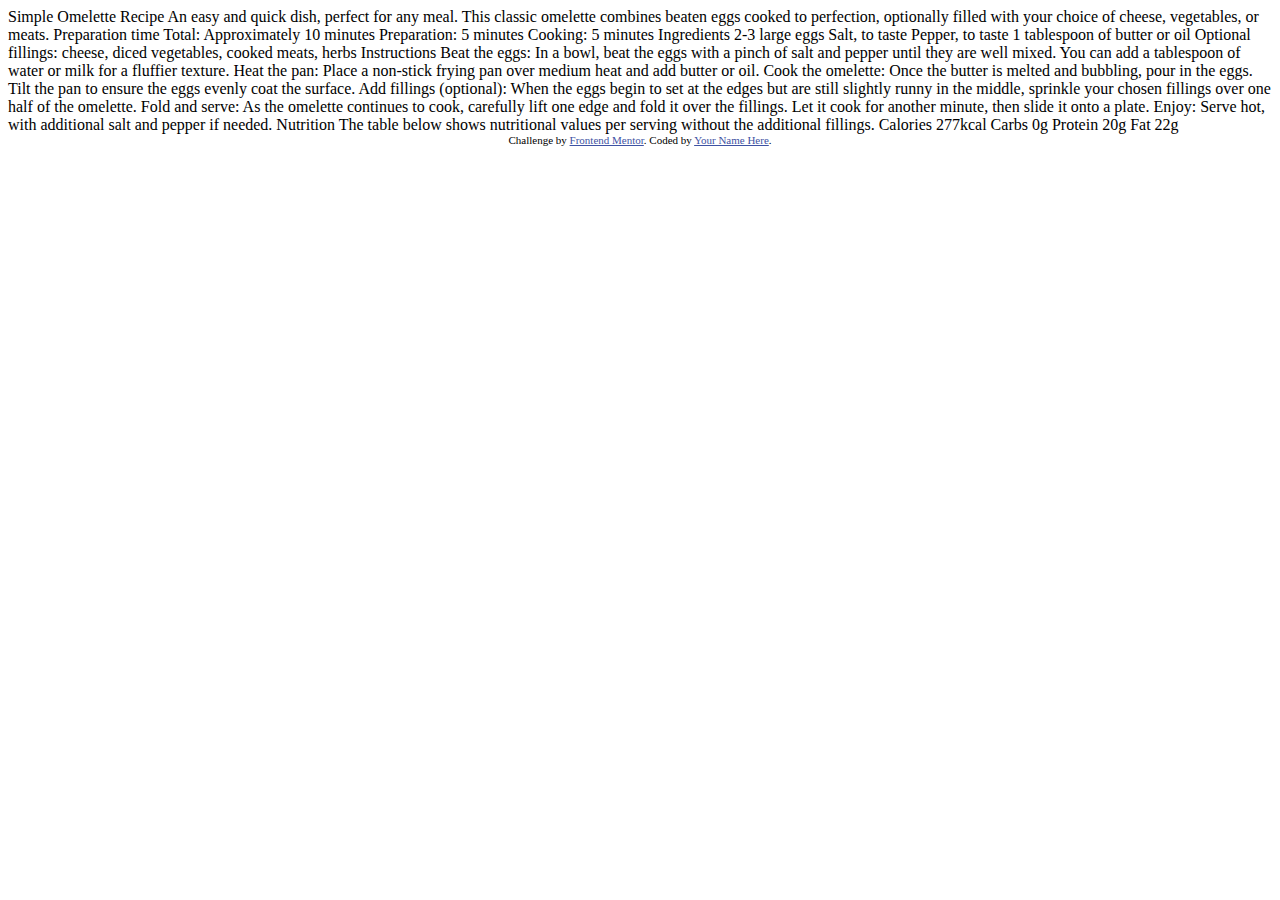
==== recipe-page-main/src/index.html @ 508d2cab "arraia-fact-liz" ====
<!DOCTYPE html>
<html lang="en">
<head>
  <meta charset="UTF-8">
  <meta name="viewport" content="width=device-width, initial-scale=1.0"> <!-- displays site properly based on user's device -->

  <link rel="icon" type="image/png" sizes="32x32" href="./assets/images/favicon-32x32.png">
  
  <title>Frontend Mentor | Recipe page</title>

  <!-- Feel free to remove these styles or customise in your own stylesheet 👍 -->
  <style>
    .attribution { font-size: 11px; text-align: center; }
    .attribution a { color: hsl(228, 45%, 44%); }
  </style>
</head>
<body>

  Simple Omelette Recipe

  An easy and quick dish, perfect for any meal. This classic omelette combines beaten eggs cooked 
  to perfection, optionally filled with your choice of cheese, vegetables, or meats.

  Preparation time

  Total: Approximately 10 minutes
  Preparation: 5 minutes
  Cooking: 5 minutes

  Ingredients

  2-3 large eggs
  Salt, to taste
  Pepper, to taste
  1 tablespoon of butter or oil
  Optional fillings: cheese, diced vegetables, cooked meats, herbs

  Instructions

  Beat the eggs: In a bowl, beat the eggs with a pinch of salt and pepper until they are well mixed. 
  You can add a tablespoon of water or milk for a fluffier texture.

  Heat the pan: Place a non-stick frying pan over medium heat and add butter or oil.

  Cook the omelette: Once the butter is melted and bubbling, pour in the eggs. Tilt the pan to ensure 
  the eggs evenly coat the surface.

  Add fillings (optional): When the eggs begin to set at the edges but are still slightly runny in the 
  middle, sprinkle your chosen fillings over one half of the omelette.

  Fold and serve: As the omelette continues to cook, carefully lift one edge and fold it over the 
  fillings. Let it cook for another minute, then slide it onto a plate.

  Enjoy: Serve hot, with additional salt and pepper if needed.

  Nutrition

  The table below shows nutritional values per serving without the additional fillings.

  Calories
  277kcal

  Carbs
  0g

  Protein
  20g

  Fat
  22g
  
  <div class="attribution">
    Challenge by <a href="https://www.frontendmentor.io?ref=challenge" target="_blank">Frontend Mentor</a>. 
    Coded by <a href="#">Your Name Here</a>.
  </div>
</body>
</html>
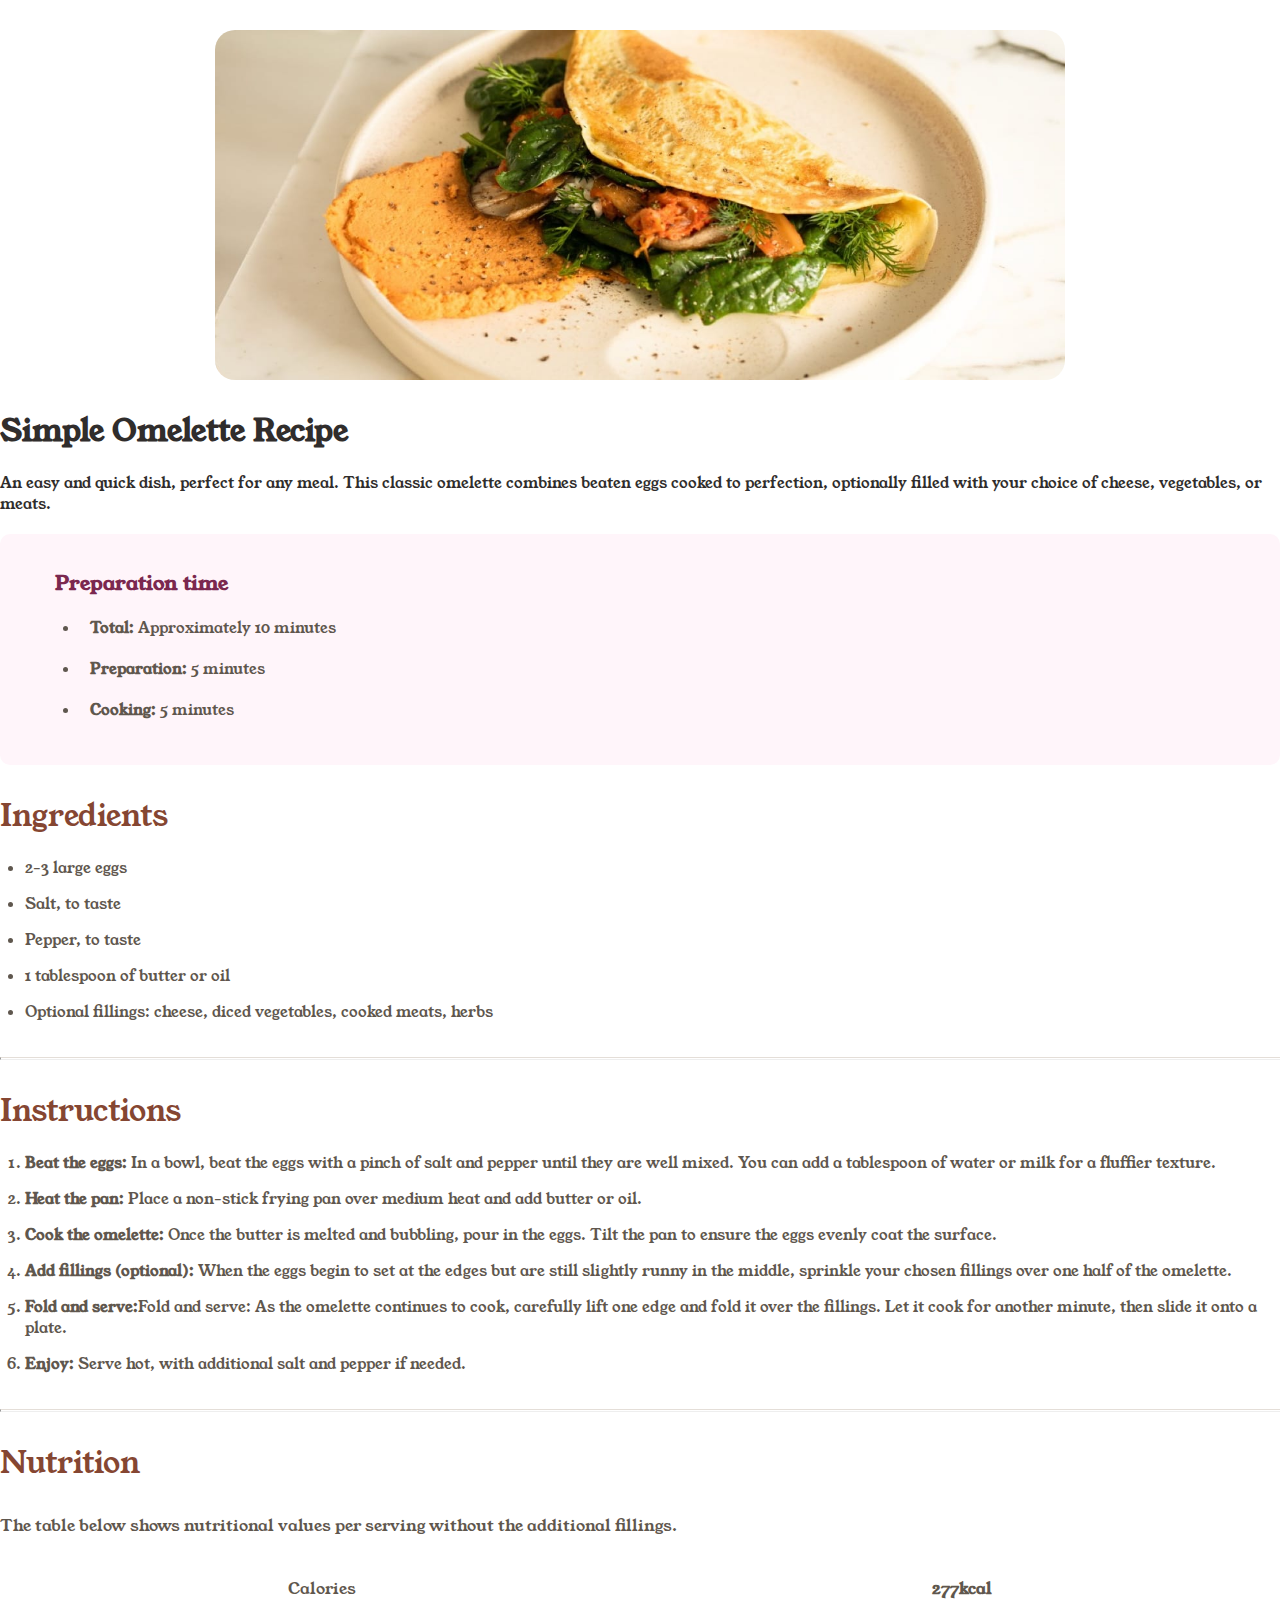
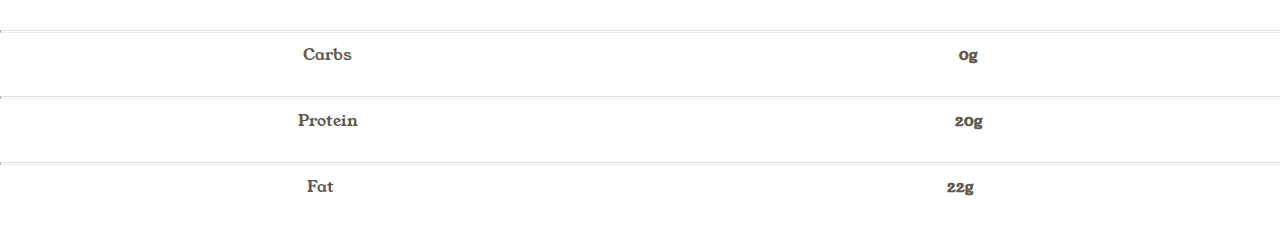
==== commit b362e8d2: "receita" ====
--- a/recipe-page-main/src/index.html
+++ b/recipe-page-main/src/index.html
@@ -1,77 +1,105 @@
 <!DOCTYPE html>
-<html lang="en">
+<html lang="PT-BR">
 <head>
-  <meta charset="UTF-8">
-  <meta name="viewport" content="width=device-width, initial-scale=1.0"> <!-- displays site properly based on user's device -->
+    <meta charset="UTF-8">
+    <meta name="viewport" content="width=device-width, initial-scale=1.0">
+    <title>Frontend Mentor | Recipe page</title>
 
-  <link rel="icon" type="image/png" sizes="32x32" href="./assets/images/favicon-32x32.png">
-  
-  <title>Frontend Mentor | Recipe page</title>
+    <link rel="stylesheet" href="css/styel.css">
+    <link rel="stylesheet" href="css/reset.css">
+    <link rel="stylesheet" href="css/variables.css">
+    <link rel="stylesheet" href="css/responsible.css">
 
-  <!-- Feel free to remove these styles or customise in your own stylesheet 👍 -->
-  <style>
-    .attribution { font-size: 11px; text-align: center; }
-    .attribution a { color: hsl(228, 45%, 44%); }
-  </style>
+    <link rel="preconnect" href="https://fonts.googleapis.com">
+    <link rel="preconnect" href="https://fonts.gstatic.com" crossorigin>
+    <link href="https://fonts.googleapis.com/css2?family=Young+Serif&display=swap" rel="stylesheet">
+
+    <link rel="preconnect" href="https://fonts.googleapis.com">
+    <link rel="preconnect" href="https://fonts.gstatic.com" crossorigin>
+    <link href="https://fonts.googleapis.com/css2?family=Outfit:wght@100..900&family=Young+Serif&display=swap" rel="stylesheet">
+
+    <link rel="shortcut icon" href="images/favicon-32x32.png" type="image/x-icon">
+
+
 </head>
 <body>
+    <main class="container">
 
-  Simple Omelette Recipe
+        <div class="foto-receita">
+            <img src="images/image-omelette.jpeg" alt="">
+        
+        </div>
+        
+        <div class="receita">
 
-  An easy and quick dish, perfect for any meal. This classic omelette combines beaten eggs cooked 
-  to perfection, optionally filled with your choice of cheese, vegetables, or meats.
+            <h1>Simple Omelette Recipe</h1>
 
-  Preparation time
+            <p>An easy and quick dish, perfect for any meal. This classic omelette combines beaten eggs cooked 
+                to perfection, optionally filled with your choice of cheese, vegetables, or meats.</p>
+        </div>
+            
+        </div>
 
-  Total: Approximately 10 minutes
-  Preparation: 5 minutes
-  Cooking: 5 minutes
+        <div class="tempo-preparacao">
+            <h3>Preparation time</h3>
+            <ul>
+                <li><span>Total: </span>Approximately 10 minutes</li>
+                <li><span>Preparation: </span> 5 minutes</li>
+                <li><span>Cooking: </span> 5 minutes</li>
+            </ul>
+        </div>
 
-  Ingredients
+        <div class="ingredientes">
 
-  2-3 large eggs
-  Salt, to taste
-  Pepper, to taste
-  1 tablespoon of butter or oil
-  Optional fillings: cheese, diced vegetables, cooked meats, herbs
+            <h2>Ingredients</h2>
+            
+            <ul>
+                <li>2-3 large eggs</li>
+                <li>Salt, to taste</li>
+                <li>Pepper, to taste</li>
+                <li>1 tablespoon of butter or oil</li>
+                <li>Optional fillings: cheese, diced vegetables, cooked meats, herbs</li>
+            </ul>
 
-  Instructions
+        </div>             
+        <hr>   
 
-  Beat the eggs: In a bowl, beat the eggs with a pinch of salt and pepper until they are well mixed. 
-  You can add a tablespoon of water or milk for a fluffier texture.
+        <div class="instrucoes">
 
-  Heat the pan: Place a non-stick frying pan over medium heat and add butter or oil.
+            <h2>Instructions</h2>
 
-  Cook the omelette: Once the butter is melted and bubbling, pour in the eggs. Tilt the pan to ensure 
-  the eggs evenly coat the surface.
+            <ul>
+                <li> <span>Beat the eggs:</span> In a bowl, beat the eggs with a pinch of salt and pepper until they are well mixed. 
+                    You can add a tablespoon of water or milk for a fluffier texture.</li>
+                <li> <span>Heat the pan:</span> Place a non-stick frying pan over medium heat and add butter or oil.</li>
+                <li> <span> Cook the omelette:</span> Once the butter is melted and bubbling, pour in the eggs. Tilt the pan to ensure 
+                    the eggs evenly coat the surface.</li>
+                <li> <span>Add fillings (optional):</span> When the eggs begin to set at the edges but are still slightly runny in the 
+                    middle, sprinkle your chosen fillings over one half of the omelette.</li>
+                <li><span>Fold and serve:</span>Fold and serve: As the omelette continues to cook, carefully lift one edge and fold it over the 
+                    fillings. Let it cook for another minute, then slide it onto a plate.</li>
+                <li><span>Enjoy:</span>  Serve hot, with additional salt and pepper if needed.</li>
+            </ul>
 
-  Add fillings (optional): When the eggs begin to set at the edges but are still slightly runny in the 
-  middle, sprinkle your chosen fillings over one half of the omelette.
+        </div>
+        <hr>
 
-  Fold and serve: As the omelette continues to cook, carefully lift one edge and fold it over the 
-  fillings. Let it cook for another minute, then slide it onto a plate.
+        <div class="nutricao">
+            <h2>Nutrition</h2>
 
-  Enjoy: Serve hot, with additional salt and pepper if needed.
+            <p class="nutricao-p"> The table below shows nutritional values per serving without the additional fillings.</p>
 
-  Nutrition
-
-  The table below shows nutritional values per serving without the additional fillings.
-
-  Calories
-  277kcal
-
-  Carbs
-  0g
-
-  Protein
-  20g
-
-  Fat
-  22g
-  
-  <div class="attribution">
-    Challenge by <a href="https://www.frontendmentor.io?ref=challenge" target="_blank">Frontend Mentor</a>. 
-    Coded by <a href="#">Your Name Here</a>.
-  </div>
+            
+         
+            <p>Calories <span>277kcal</span></p>
+            <hr>
+            <p>Carbs <span>0g</span></p>
+            <hr>
+            <p>Protein <span>20g</span></p>
+            <hr>
+            <p>Fat <span>22g</span></p>
+            
+        </div>
+    </main>
 </body>
 </html>--- a/recipe-page-main/src/css/styel.css
+++ b/recipe-page-main/src/css/styel.css
@@ -0,0 +1,178 @@
+/* 
+.outfit-<uniquifier> {
+  font-family: "Outfit", sans-serif;
+  font-optical-sizing: auto;
+  font-weight: <weight>;
+  font-style: normal;
+}
+ */
+
+/* 
+ .young-serif-regular {
+    font-family: "Young Serif", serif;
+    font-weight: 400;
+    font-style: normal;
+  } */
+
+  /* .container .tempo-preparacao span{
+    color: var(--neutral-dark);
+    font-weight: 800;
+} */
+
+
+
+body{
+    font-family: "Young Serif", serif;
+    font-weight: 400;
+    font-style: normal;
+    display: flex;
+    justify-content:center;
+    
+    
+}
+
+.foto-receita{
+    display: flex;
+    align-items: center;
+    flex-direction: column;
+}
+
+.container .foto-receita img{
+    width: 850px;
+    height: 350px;
+    margin: 30px;
+    border-radius: 20px;
+}
+
+.container .receita h1{
+    font-size: 30px;
+    color: var(--neutral-dark);
+    padding-bottom: 20px;
+    
+}
+
+.container .receita p{
+    font-size: 15px;
+    color: var(--neutral-dark);
+    padding-bottom: 20px;
+}
+
+.container .tempo-preparacao{
+    background-color: var(--neutral-light1);
+    border-radius: 10px;
+    padding: 30px;
+    
+    
+}
+
+.container .tempo-preparacao h3{
+    display: flex;
+    justify-content: start;
+    padding-bottom: 20px;
+    color: var(--primary-dark);
+    padding: 5px 25px;
+    font-size: 20px;
+}
+
+.container .tempo-preparacao ul{
+    padding: 5px 50px;
+    font-size: 15px;
+    font-weight: 100;
+    color: var(--neutral-medium);
+       
+}
+
+.container .tempo-preparacao li{
+    justify-content: space-between;
+    gap: 30px;
+    color: var(--neutral-medium);
+    font-weight: 100;
+    padding: 10px;
+}
+
+
+
+.container .ingredientes{
+    padding-top: 30px;
+
+}
+
+.container .ingredientes h2{
+    font-size: 30px;
+    color: var(--primary);
+    font-weight: 500;
+    padding-bottom: 20px;
+}
+
+.container .ingredientes ul{
+    padding-left: 25px;
+    padding-bottom: 20px;
+    font-size: 15px;
+    color: var(--neutral-medium);
+}
+
+.container .ingredientes li{
+    padding-bottom: 15px;
+}
+
+.container .instrucoes{
+    padding-top: 30px;
+}
+
+.container .instrucoes h2{
+    padding-bottom: 20px;
+    font-size: 30px;
+    color: var(--primary);
+    font-weight: 500;
+}
+
+.container .instrucoes ul{
+    padding-left: 25px;
+    padding-bottom: 20px;
+    font-size: 15px;
+    color: var(--neutral-medium);
+    list-style:decimal;
+    
+}
+
+.container .instrucoes li{
+    padding-bottom: 15px;
+}
+
+.container .nutricao{
+    padding-top: 30px;
+    
+}
+
+.container .nutricao h2{
+    padding-bottom: 20px;
+    font-size: 30px;
+    color: var(--primary);
+    font-weight: 500;
+}
+
+.container .nutricao .nutricao-p{
+    display: flex;
+    justify-content: start;
+}
+.container .nutricao p{
+    color: var(--neutral-medium);
+    padding-bottom: 30px;
+    display: flex;
+    justify-content: space-around;
+    padding-top: 10px;
+  
+}
+
+
+hr{
+    width: 100%;
+    height: 1px;
+    border-top: 1px solid var(--neutral-light3);
+    
+}
+
+span{
+    color: var(-neutral-medium);
+    font-weight: 800;
+}--- a/recipe-page-main/src/css/variables.css
+++ b/recipe-page-main/src/css/variables.css
@@ -0,0 +1,12 @@
+:root{
+    --primary:rgb(133, 70, 50);
+    --primary-dark:rgb(123, 40, 79);
+
+    -neutral-branco:rgb(255, 255, 255);
+    --neutral-light1:rgb(255, 245, 250);
+    --neutral-light2:rgb(243, 230, 216);
+    --neutral-light3:rgb(228, 222, 216);
+
+    --neutral-medium:rgb(95, 87, 78);
+    --neutral-dark:rgb(48, 45, 44);
+}--- a/recipe-page-main/src/css/responsible.css
+++ b/recipe-page-main/src/css/responsible.css
@@ -0,0 +1,37 @@
+@media(max-width:650px){
+    
+    .container{
+        flex-direction: column;
+        
+        align-items: center;
+        display: flex;
+
+    }
+
+    .receita{
+        
+        flex-direction: column;
+        text-align: center;
+    
+    }
+
+    .receita p{
+       text-align: center;
+    }
+
+    .container .ingredientes{
+        
+        flex-direction: column;
+        text-align: center;
+    }
+
+    .container .instrucoes{
+        flex-direction: column;
+        text-align: center;
+    }
+
+    .container .nutricao{
+        flex-direction: column;
+        text-align: center;
+    }
+}